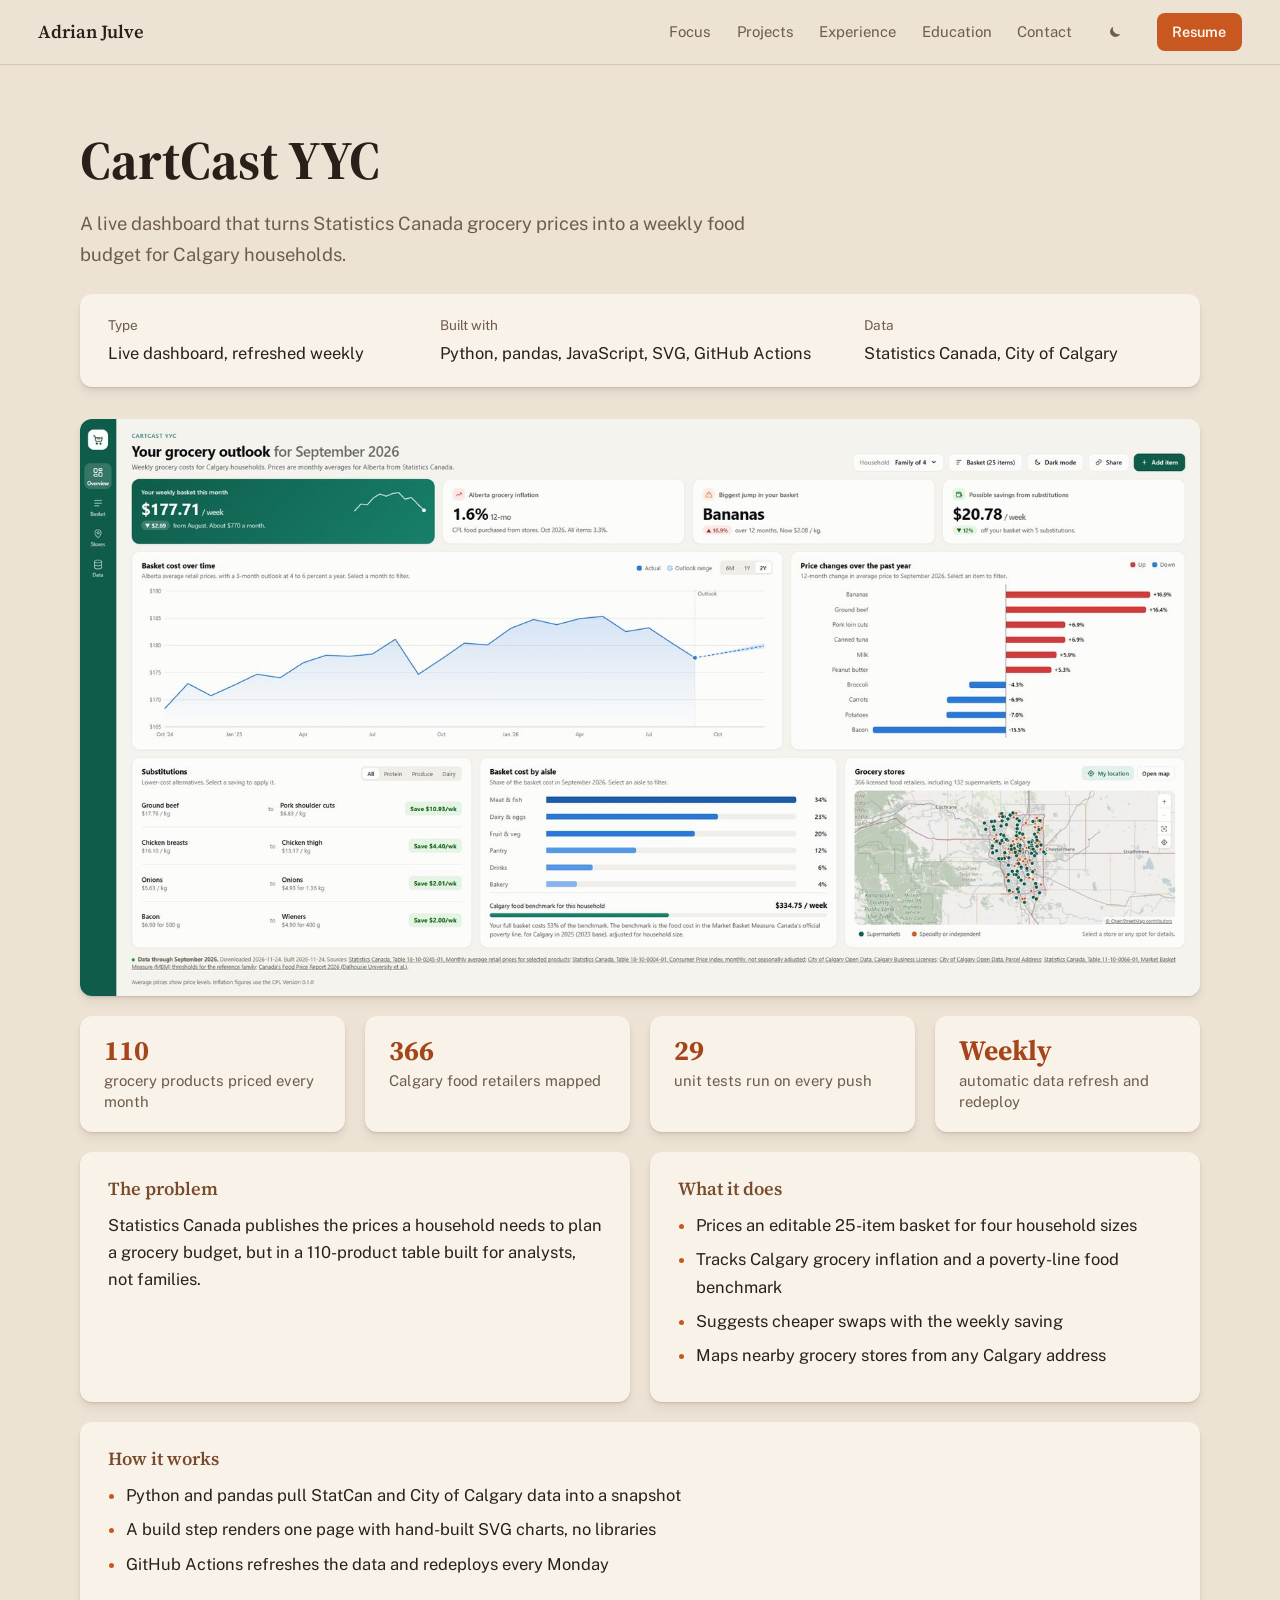
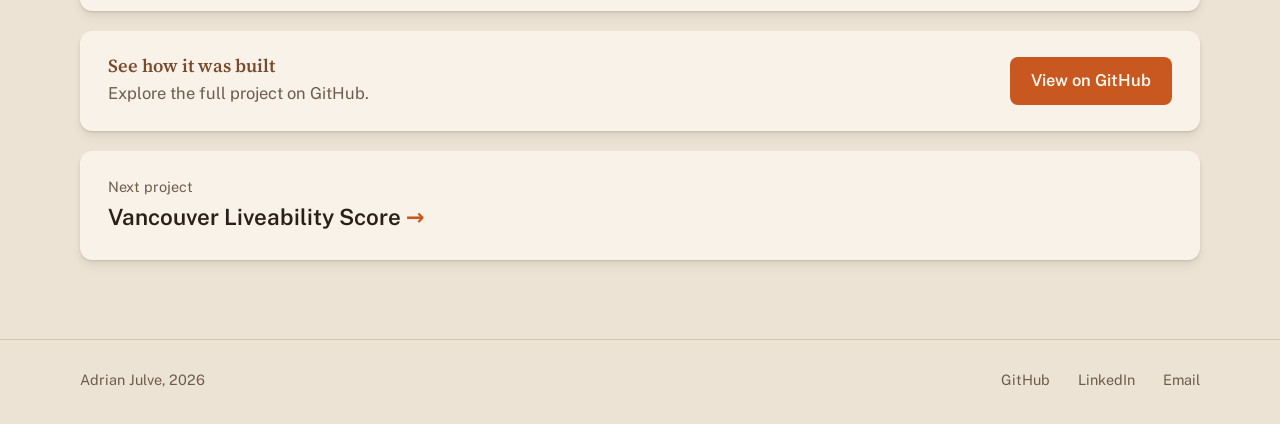
==== cartcast-yyc.html @ e903e87b "Update CartCast screenshots and link spacing" ====
<!DOCTYPE html>
<html lang="en">
<head>
  <meta charset="utf-8">
  <meta name="viewport" content="width=device-width, initial-scale=1">
  <title>CartCast YYC | Adrian Julve</title>
  <meta name="description" content="CartCast YYC, a live dashboard of weekly grocery costs for Calgary households built on public data.">
  <link rel="icon" href="favicon.svg" type="image/svg+xml">
  <script>
    var theme = null;
    try { theme = localStorage.getItem("theme"); } catch (e) {}
    if (!theme) theme = window.matchMedia("(prefers-color-scheme: dark)").matches ? "dark" : "light";
    document.documentElement.dataset.theme = theme;
  </script>
  <link rel="preconnect" href="https://fonts.googleapis.com">
  <link rel="preconnect" href="https://fonts.gstatic.com" crossorigin>
  <link href="https://fonts.googleapis.com/css2?family=Public+Sans:wght@400;500;600;700&family=Source+Serif+4:opsz,wght@8..60,600&display=swap" rel="stylesheet">
  <link rel="stylesheet" href="css/style.css?v=38ac022d">
</head>
<body>
  <header class="nav">
    <div class="wrap">
      <a class="nav-name" href="./">Adrian Julve</a>
      <nav class="nav-links">
        <a class="nav-section" href="./#focus">Focus</a>
        <a href="./#projects">Projects</a>
        <a href="./#experience">Experience</a>
        <a class="nav-section" href="./#education">Education</a>
        <a class="nav-section" href="./#contact">Contact</a>
        <button class="theme-toggle" type="button" aria-label="Switch colour mode">
          <svg class="icon-moon" viewBox="0 0 24 24" width="16" height="16" aria-hidden="true"><path d="M20 14.5A8 8 0 0 1 9.5 4a8 8 0 1 0 10.5 10.5z" fill="currentColor"/></svg>
          <svg class="icon-sun" viewBox="0 0 24 24" width="16" height="16" aria-hidden="true"><circle cx="12" cy="12" r="4.5" fill="currentColor"/><g stroke="currentColor" stroke-width="2" stroke-linecap="round"><path d="M12 2v2.5M12 19.5V22M2 12h2.5M19.5 12H22M4.9 4.9l1.8 1.8M17.3 17.3l1.8 1.8M4.9 19.1l1.8-1.8M17.3 6.7l1.8-1.8"/></g></svg>
        </button>
        <a class="button button-small" href="resume.pdf">Resume</a>
      </nav>
    </div>
  </header>

  <main id="top">
<section class="project-hero wrap">
<h1>CartCast YYC</h1>
      <p class="lead">A live dashboard that turns Statistics Canada grocery prices into a weekly food budget for Calgary households.</p>
      <dl class="project-facts card">
        <div><dt>Type</dt><dd>Live dashboard, refreshed weekly</dd></div>
        <div><dt>Built with</dt><dd>Python, pandas, JavaScript, SVG, GitHub Actions</dd></div>
        <div><dt>Data</dt><dd>Statistics Canada, City of Calgary</dd></div>
      </dl>
    </section>

    <figure class="shot wrap">
      <a class="shot-frame card" href="https://adrianjulve.github.io/cartcast-yyc/" target="_blank" rel="noopener noreferrer" title="Open the live dashboard">
              <img class="theme-light" src="images/cartcast-light.jpg" width="1600" height="824" alt="The CartCast YYC overview page, showing the weekly basket cost, Alberta grocery inflation, price changes by item, substitutions, cost by aisle and a map of Calgary grocery stores">
        <img class="theme-dark" src="images/cartcast-dark.jpg" width="1600" height="824" alt="The CartCast YYC overview page, showing the weekly basket cost, Alberta grocery inflation, price changes by item, substitutions, cost by aisle and a map of Calgary grocery stores">
      </a>
    </figure>
    <div class="wrap">
      <div class="stats-row">
        <div class="stat card"><div class="figure-num">110</div><p class="figure-label">grocery products priced every month</p></div>
        <div class="stat card"><div class="figure-num">366</div><p class="figure-label">Calgary food retailers mapped</p></div>
        <div class="stat card"><div class="figure-num">29</div><p class="figure-label">unit tests run on every push</p></div>
        <div class="stat card"><div class="figure-num">Weekly</div><p class="figure-label">automatic data refresh and redeploy</p></div>
      </div>
    </div>

    <div class="wrap">
    <div class="article">
      <section class="panel">
      <h2>The problem</h2>
      <p>Statistics Canada publishes the prices a household needs to plan a grocery budget, but in a 110-product table built for analysts, not families.</p>
      </section>
      <section class="panel">
      <h2>What it does</h2>
      <ul>
        <li>Prices an editable 25-item basket for four household sizes</li>
        <li>Tracks Calgary grocery inflation and a poverty-line food benchmark</li>
        <li>Suggests cheaper swaps with the weekly saving</li>
        <li>Maps nearby grocery stores from any Calgary address</li>
      </ul>
      </section>
      <section class="panel">
      <h2>How it works</h2>
      <ul>
        <li>Python and pandas pull StatCan and City of Calgary data into a snapshot</li>
        <li>A build step renders one page with hand-built SVG charts, no libraries</li>
        <li>GitHub Actions refreshes the data and redeploys every Monday</li>
      </ul>
      </section>
    </div>
    </div>
    <section class="project-source wrap">
      <div class="card source-card">
        <div>
          <h2>See how it was built</h2>
          <p class="muted">Explore the full project on GitHub.</p>
        </div>
        <a class="button" href="https://github.com/AdrianJulve/cartcast-yyc" target="_blank" rel="noopener noreferrer">View on GitHub</a>
      </div>
    </section>
    <section class="next wrap">
      <a class="next-card card" href="vancouver-liveability">
        <span class="muted">Next project</span>
        <span class="next-title">Vancouver Liveability Score</span>
      </a>
    </section>
  </main>

  <footer class="footer">
    <div class="wrap">
      <span>Adrian Julve, 2026</span>
      <span class="footer-links">
        <a href="https://github.com/AdrianJulve" target="_blank" rel="noopener noreferrer">GitHub</a>
        <a href="https://www.linkedin.com/in/adrian-julve" target="_blank" rel="noopener noreferrer">LinkedIn</a>
        <a href="mailto:julveadrian@gmail.com">Email</a>
      </span>
    </div>
  </footer>
  <script src="js/theme.js?v=07a7dd14"></script>
</body>
</html>
---- css/style.css ----
:root,
[data-theme="light"] {
  --bg: #ece3d5;
  --surface: #f8f2e8;
  --text: #2a2019;
  --muted: #6e5c4c;
  --brown: #7a4a2c;
  --accent: #c8581f;
  --accent-text: #a4461a;
  --on-accent: #fbf6ee;
  --line: #d8c8b2;
  --shadow:
    0 0.5px 0.5px rgba(70, 45, 25, 0.06),
    0 1px 1.5px rgba(70, 45, 25, 0.06),
    0 2px 3px rgba(70, 45, 25, 0.05),
    0 4px 6px rgba(70, 45, 25, 0.045),
    0 8px 12px rgba(70, 45, 25, 0.04);
  --shadow-hover:
    0 0.5px 0.5px rgba(70, 45, 25, 0.07),
    0 1px 2px rgba(70, 45, 25, 0.07),
    0 3px 4px rgba(70, 45, 25, 0.06),
    0 6px 9px rgba(70, 45, 25, 0.055),
    0 12px 18px rgba(70, 45, 25, 0.05);
  --shot-bg: #efe8dd;
  --tint: #efe2cf;
  --rail: #c9b296;
  --cover-a: #e9c9ad;
  --cover-a-text: #6b2f12;
  --cover-b: #dccbb1;
  --cover-b-text: #4a3420;
  --feat-bg: #ebd3a1;
  --feat-title: #5a3a0e;
  --font: "Public Sans", system-ui, -apple-system, "Segoe UI", sans-serif;
  --serif: "Source Serif 4", Georgia, serif;
}

[data-theme="dark"] {
  --bg: #15110e;
  --surface: #201a15;
  --text: #efe5d8;
  --muted: #a8978a;
  --brown: #cf9f78;
  --accent: #ee7a3c;
  --accent-text: #f29560;
  --on-accent: #15110e;
  --line: #2f2620;
  --shadow:
    0 0.5px 0.5px rgba(0, 0, 0, 0.24),
    0 1px 1.5px rgba(0, 0, 0, 0.22),
    0 2px 3px rgba(0, 0, 0, 0.2),
    0 4px 6px rgba(0, 0, 0, 0.18),
    0 8px 12px rgba(0, 0, 0, 0.16);
  --shadow-hover:
    0 0.5px 0.5px rgba(0, 0, 0, 0.27),
    0 1px 2px rgba(0, 0, 0, 0.25),
    0 3px 4px rgba(0, 0, 0, 0.23),
    0 6px 9px rgba(0, 0, 0, 0.21),
    0 12px 18px rgba(0, 0, 0, 0.19);
  --shot-bg: #261f19;
  --tint: #2a211b;
  --rail: #54443a;
  --cover-a: #3b2619;
  --cover-a-text: #f0b48a;
  --cover-b: #2f271f;
  --cover-b-text: #e3cfb4;
  --feat-bg: #3a2d14;
  --feat-title: #efc985;
}

* {
  box-sizing: border-box;
}

html {
  scroll-behavior: smooth;
  scroll-padding-top: 4.5rem;
}

body {
  margin: 0;
  background: var(--bg);
  color: var(--text);
  font-family: var(--font);
  font-size: 1.03rem;
  line-height: 1.65;
  transition: background-color 0.3s, color 0.3s;
}

img {
  display: block;
  max-width: 100%;
  height: auto;
}

a {
  color: var(--accent-text);
  text-decoration: none;
}

a:hover {
  text-decoration: underline;
  text-underline-offset: 0.2em;
}

h1,
h2,
h3 {
  font-family: var(--serif);
  font-weight: 600;
  line-height: 1.2;
  margin: 0;
}

p {
  margin: 0 0 1rem;
}

.muted {
  color: var(--muted);
}

.wrap {
  width: 100%;
  max-width: 74rem;
  margin: 0 auto;
  padding-left: 2rem;
  padding-right: 2rem;
}

.nav .wrap {
  max-width: none;
  padding-left: clamp(1.25rem, 3vw, 3rem);
  padding-right: clamp(1.25rem, 3vw, 3rem);
}

.card {
  background: var(--surface);
  border-radius: 12px;
  box-shadow: var(--shadow);
  transition: background-color 0.3s, box-shadow 0.2s, transform 0.2s;
}

/* Buttons */

.button {
  display: inline-block;
  background: var(--accent);
  color: var(--on-accent);
  font-weight: 600;
  padding: 0.65rem 1.3rem;
  border-radius: 8px;
  transition: transform 0.2s, box-shadow 0.2s;
}

.button:hover {
  text-decoration: none;
  transform: translateY(-1px);
  box-shadow: var(--shadow-hover);
}

.button-ghost {
  background: var(--surface);
  color: var(--text);
  box-shadow: var(--shadow);
}

.button-small {
  padding: 0.45rem 0.95rem;
  font-size: 0.9rem;
}

.theme-toggle:focus-visible,
.button:focus-visible,
a:focus-visible {
  outline: 2px solid var(--accent);
  outline-offset: 3px;
}

[data-theme="light"] .theme-dark,
[data-theme="dark"] .theme-light {
  display: none !important;
}

/* Navigation */

.nav {
  position: sticky;
  top: 0;
  z-index: 10;
  background: var(--bg);
  box-shadow: 0 1px 0 var(--line);
  transition: background-color 0.3s;
}

.nav .wrap {
  display: flex;
  align-items: center;
  justify-content: space-between;
  gap: 2rem;
  height: 4rem;
}

.nav-name {
  font-family: var(--serif);
  font-size: 1.15rem;
  font-weight: 600;
  color: var(--text);
}

.nav-name:hover {
  text-decoration: none;
}

.nav-links {
  display: flex;
  align-items: center;
  gap: 1.6rem;
}

.nav-links a:not(.button) {
  color: var(--muted);
  font-size: 0.93rem;
}

.nav-links a:not(.button):hover {
  color: var(--text);
  text-decoration: none;
}

.theme-toggle {
  display: inline-flex;
  align-items: center;
  justify-content: center;
  width: 2.1rem;
  height: 2.1rem;
  border: 0;
  border-radius: 8px;
  background: transparent;
  color: var(--muted);
  cursor: pointer;
}

.theme-toggle:hover {
  color: var(--text);
  background: var(--surface);
}

[data-theme="light"] .icon-sun,
[data-theme="dark"] .icon-moon {
  display: none;
}

/* Hero */

.hero {
  display: grid;
  grid-template-columns: minmax(0, 1.25fr) minmax(0, 1fr);
  align-items: center;
  gap: clamp(2rem, 4vw, 5rem);
  padding-top: 5rem;
  padding-bottom: 4rem;
}

.hero-role {
  color: var(--brown);
  font-weight: 600;
  margin-bottom: 0.75rem;
}

.hero h1 {
  font-size: clamp(3rem, 6vw, 5.5rem);
  line-height: 1;
}

.accent {
  color: var(--accent);
}

.hero-sub {
  color: var(--muted);
  font-size: 1.15rem;
  max-width: 38rem;
  margin: 1.25rem 0 1.75rem;
}

.hero-actions {
  display: flex;
  gap: 0.75rem;
  flex-wrap: wrap;
}

.profile {
  margin: 0;
  padding: 0.5rem 1.5rem;
}

.profile div {
  padding: 0.85rem 0;
  box-shadow: 0 1px 0 var(--line);
}

.profile div:last-child {
  box-shadow: none;
}

.profile dt {
  color: var(--muted);
  font-size: 0.82rem;
  margin-bottom: 0.15rem;
}

.profile dd {
  margin: 0;
  font-weight: 500;
}

/* Sections */

.section {
  padding: 3.25rem 0;
}

.section-head {
  margin-bottom: 1.5rem;
  padding-bottom: 1rem;
  box-shadow: 0 1px 0 var(--line);
}

.section-head h2 {
  font-size: clamp(1.75rem, 3.2vw, 2.25rem);
}

.section-head p {
  color: var(--muted);
  margin: 0;
}

.meta {
  color: var(--muted);
  font-size: 0.88rem;
  margin-bottom: 0;
}

.links {
  margin: 1rem 0 0;
  display: flex;
  flex-wrap: wrap;
  gap: 1.25rem;
  font-weight: 600;
}

.links a::after {
  content: "\00a0\2192";
}

/* Focus */

.focus-grid {
  display: grid;
  grid-template-columns: repeat(4, 1fr);
  gap: 1.25rem;
}

.focus {
  padding: 1.4rem 1.4rem 1.3rem;
  display: flex;
  flex-direction: column;
}

.focus h3 {
  color: var(--brown);
  font-size: 1.15rem;
  margin-bottom: 0.5rem;
}

.focus p:not(.meta) {
  font-size: 0.95rem;
  margin-bottom: 1rem;
}

.focus .meta {
  margin-top: auto;
}

.figures-row {
  display: grid;
  grid-template-columns: repeat(3, 1fr);
  gap: 1.25rem;
  margin-top: 1.75rem;
}

.figures-row div {
  display: flex;
  flex-direction: column;
  align-items: center;
  text-align: center;
  gap: 0.4rem;
}

.figure-num {
  font-family: var(--serif);
  font-size: 1.9rem;
  font-weight: 600;
  line-height: 1;
  color: var(--accent-text);
  white-space: nowrap;
}

.figure-label {
  color: var(--muted);
  font-size: 0.92rem;
  line-height: 1.4;
  margin: 0;
  max-width: 16rem;
}

/* Projects */

.project {
  overflow: hidden;
}

.project:hover {
  box-shadow: var(--shadow-hover);
}

.project-image {
  display: flex;
  align-items: center;
  background: var(--shot-bg);
}

.project-body {
  padding: 1.6rem 1.75rem;
}

.project h3 {
  font-size: 1.35rem;
  margin-bottom: 0.6rem;
}

.project h3 a {
  color: var(--text);
}

.project-body p:not(.meta):not(.links) {
  margin-bottom: 0.75rem;
}

.featured {
  margin-bottom: 1.25rem;
}

.featured-row {
  display: grid;
  grid-template-columns: 1.35fr 1fr;
}

.featured .project-image {
  background: transparent;
  padding: 1.25rem;
}

.featured .project-image img {
  width: 100%;
  border-radius: 8px;
  box-shadow: var(--shadow);
}

.featured-side {
  display: flex;
  flex-direction: column;
  justify-content: center;
  align-items: center;
  padding: 1.25rem 1.75rem 1.25rem 0.5rem;
}

.featured-side > * {
  width: 100%;
  max-width: 30rem;
}

.featured-side .project-cover {
  margin: 0;
  border-radius: 10px;
  box-shadow: var(--shadow);
}

.featured-side .project-body {
  padding-left: 0.25rem;
  padding-bottom: 0;
}

.featured-side .links {
  margin-top: 0;
  padding-top: 1rem;
}

.project-cover {
  display: flex;
  align-items: flex-end;
  min-height: 7.5rem;
  padding: 1.25rem 1.75rem;
}

.project-cover:hover {
  text-decoration: none;
}

.project-cover h3 {
  margin: 0;
  font-size: 1.5rem;
}

.cover-a {
  background: var(--cover-a);
}

.cover-a h3 {
  color: var(--cover-a-text);
}

.cover-b {
  background: var(--cover-b);
}

.cover-b h3 {
  color: var(--cover-b-text);
}

.cover-c {
  background: var(--feat-bg);
}

.cover-c h3 {
  color: var(--feat-title);
}


.project-grid {
  display: grid;
  grid-template-columns: 1fr 1fr;
  gap: 1.25rem;
}

.project-grid .project {
  display: flex;
  flex-direction: column;
}

.project-grid .project-body {
  flex: 1;
  display: flex;
  flex-direction: column;
}

.project-grid .links {
  margin-top: auto;
  padding-top: 1rem;
}

/* Experience */

.roles {
  display: grid;
  gap: 1.25rem;
}

.orgs {
  display: grid;
  gap: 1.25rem;
}

.org {
  display: grid;
  grid-template-columns: 3rem 1fr;
  gap: 1.1rem;
  padding: 1.5rem 1.75rem;
}

.org-logo {
  width: 3rem;
  height: 3rem;
  border-radius: 8px;
  background: var(--cover-a);
  color: var(--cover-a-text);
  display: flex;
  align-items: center;
  justify-content: center;
  font-family: var(--serif);
  font-weight: 600;
  font-size: 1.1rem;
}

.org-main h3 {
  font-size: 1.2rem;
  margin-bottom: 0.2rem;
}

.org-name {
  font-weight: 500;
  margin: 0;
}

.org-meta {
  color: var(--muted);
  font-size: 0.9rem;
  margin: 0;
}

.org-main ul {
  margin: 0.8rem 0 0.8rem;
  padding-left: 1.1rem;
}

.org-main li {
  margin-bottom: 0.4rem;
}

.org-main li::marker {
  color: var(--accent);
}

.org-desc {
  margin: 0.7rem 0 0;
  max-width: 62rem;
}

.org-roles .org-desc {
  margin-top: 0.4rem;
}

.org-skills {
  color: var(--muted);
  font-size: 0.9rem;
  margin: 0.75rem 0 0;
}

.org-skills strong {
  color: var(--text);
  font-weight: 600;
}

.org-roles {
  margin-top: 1.1rem;
}

.org-roles h4 {
  font-family: var(--font);
  font-size: 1.02rem;
  font-weight: 600;
  margin: 0 0 0.1rem;
}

.org-roles ul {
  margin-bottom: 0;
}

.step + .step {
  margin-top: 1.1rem;
}

.timeline {
  position: relative;
  padding-left: 1.6rem;
}

.timeline::before {
  content: "";
  position: absolute;
  left: 4px;
  top: 0.75rem;
  bottom: 2rem;
  width: 2px;
  background: var(--rail);
}

.timeline.fitted::before {
  top: var(--rail-top);
  bottom: auto;
  height: var(--rail-height);
}

.timeline .step > h4::before {
  content: "";
  position: absolute;
  left: 0;
  width: 10px;
  height: 10px;
  margin-top: 0.45rem;
  border-radius: 50%;
  background: var(--rail);
  box-shadow: 0 0 0 4px var(--surface);
}

.subhead {
  font-size: 1.3rem;
  margin: 2rem 0 1rem;
}

/* Education */

.edu-grid {
  display: grid;
  grid-template-columns: 1fr 1.25fr;
  gap: 1.25rem;
  align-items: stretch;
}

.skill-stack {
  display: grid;
  gap: 1.25rem;
}

.skill-card {
  padding: 1.3rem 1.5rem;
}

.skill-card h3 {
  font-family: var(--font);
  font-size: 0.95rem;
  font-weight: 600;
  color: var(--brown);
  margin: 0 0 0.75rem;
}

.chips {
  list-style: none;
  margin: 0;
  padding: 0;
  display: flex;
  flex-wrap: wrap;
  gap: 0.45rem;
}

.chips li {
  background: var(--bg);
  color: var(--text);
  font-size: 0.86rem;
  padding: 0.25rem 0.65rem;
  border-radius: 6px;
  margin: 0;
}

.school {
  padding: 2rem;
  display: flex;
  flex-direction: column;
  justify-content: center;
}

.school-logo {
  align-self: flex-start;
  display: inline-flex;
  background: #ffffff;
  border-radius: 10px;
  padding: 1rem 1.4rem;
  margin-bottom: 1.75rem;
}

.school-logo img {
  height: 84px;
  width: auto;
}

.school h3 {
  font-size: 1.7rem;
  margin-bottom: 0.4rem;
}

.school p {
  margin: 0 0 0.15rem;
  font-size: 1.05rem;
}

.school .meta {
  margin-top: 0.6rem;
  font-size: 0.95rem;
}

/* Contact */

.contact {
  display: flex;
  justify-content: space-between;
  align-items: center;
  flex-wrap: wrap;
  gap: 1.5rem 2rem;
  padding: 2rem 2.25rem;
}

.contact h2 {
  font-size: 1.75rem;
  margin-bottom: 0.3rem;
}

.contact p {
  color: var(--muted);
  margin: 0;
}

/* Footer */

.footer {
  margin-top: 2rem;
  box-shadow: 0 -1px 0 var(--line);
}

.footer .wrap {
  display: flex;
  justify-content: space-between;
  flex-wrap: wrap;
  gap: 1rem;
  padding-top: 1.75rem;
  padding-bottom: 2rem;
  color: var(--muted);
  font-size: 0.9rem;
}

.footer-links a {
  color: var(--muted);
  margin-left: 1.5rem;
}

.footer-links a:hover {
  color: var(--text);
}

/* Project pages */

.project-hero {
  padding-top: 4rem;
  padding-bottom: 2rem;
}

.project-hero h1 {
  font-size: clamp(2.2rem, 5vw, 3.4rem);
  font-weight: 700;
  margin-bottom: 1rem;
}

.project-hero .lead {
  font-size: 1.15rem;
  color: var(--muted);
  max-width: 42rem;
  margin-bottom: 0;
}

.project-hero .project-facts {
  margin-top: 1.5rem;
}

.project-facts {
  display: grid;
  grid-template-columns: 1fr 1.3fr 1fr;
  gap: 1.5rem;
  padding: 1.25rem 1.75rem;
  margin: 1.75rem 0 0;
}

.project-facts dt {
  color: var(--muted);
  font-size: 0.85rem;
  margin-bottom: 0.2rem;
}

.project-facts dd {
  margin: 0;
}

.shot {
  margin-top: 0;
  margin-bottom: 1.25rem;
}

.shot-frame img {
  width: 100%;
}

.shot-frame {
  display: block;
  overflow: hidden;
  background: var(--shot-bg);
}

a.shot-frame:hover {
  box-shadow: var(--shadow-hover);
}

.stats-row {
  display: grid;
  grid-template-columns: repeat(4, 1fr);
  gap: 1.25rem;
  margin-bottom: 1.25rem;
}

.stat {
  padding: 1.25rem 1.5rem;
}

.figure-num {
  font-size: 1.75rem;
  font-weight: 700;
  line-height: 1;
  color: var(--accent-text);
  margin-bottom: 0.45rem;
}

.figure-label {
  color: var(--muted);
  font-size: 0.93rem;
  margin: 0;
}

.article {
  display: grid;
  grid-template-columns: 1fr 1fr;
  gap: 1.25rem;
}

.panel {
  background: var(--surface);
  border-radius: 12px;
  box-shadow: var(--shadow);
  padding: 1.6rem 1.75rem;
}

.panel.wide,
.panel:last-child:nth-child(odd) {
  grid-column: 1 / -1;
}

.panel h2 {
  color: var(--brown);
  font-size: 1.15rem;
  margin-bottom: 0.75rem;
}

.panel ul {
  padding-left: 1.1rem;
  margin: 0;
}

.panel li {
  margin-bottom: 0.45rem;
}

.panel li::marker {
  color: var(--accent);
}

.panel strong {
  font-weight: 600;
}

.panel > :last-child {
  margin-bottom: 0;
}

.project-source {
  padding-top: 1.25rem;
}

.source-card {
  display: flex;
  justify-content: space-between;
  align-items: center;
  flex-wrap: wrap;
  gap: 1rem 2rem;
  padding: 1.5rem 1.75rem;
}

.source-card h2 {
  color: var(--brown);
  font-size: 1.15rem;
  margin-bottom: 0.2rem;
}

.source-card p {
  margin: 0;
}

.next {
  padding-top: 1.25rem;
  padding-bottom: 3rem;
}

.next-card {
  display: block;
  padding: 1.5rem 1.75rem;
}

.next-card:hover {
  text-decoration: none;
  box-shadow: var(--shadow-hover);
}

.next-card .muted {
  display: block;
  font-size: 0.9rem;
}

.next-title {
  display: block;
  font-size: 1.4rem;
  font-weight: 600;
  color: var(--text);
}

.next-title::after {
  content: "\00a0\2192";
  color: var(--accent);
}

/* Small screens */

@media (max-width: 1200px) {
  .focus-grid {
    grid-template-columns: 1fr 1fr;
  }
}

@media (max-width: 860px) {
  .wrap {
    padding-left: 1.25rem;
    padding-right: 1.25rem;
  }

  .nav-links {
    gap: 1rem;
  }

  .nav-links .nav-section {
    display: none;
  }

  .hero {
    grid-template-columns: 1fr;
    gap: 2rem;
    padding-top: 3rem;
    padding-bottom: 2.5rem;
  }

  .section {
    padding: 2.25rem 0;
  }

  .featured-row,
  .project-grid,
  .edu-grid,
  .role,
  .article,
  .project-facts {
    grid-template-columns: 1fr;
  }

  .org {
    grid-template-columns: 2.5rem 1fr;
    gap: 0.85rem;
    padding: 1.25rem;
  }

  .org-logo {
    width: 2.5rem;
    height: 2.5rem;
    font-size: 0.95rem;
  }

  .featured .project-image {
    padding: 1rem;
  }

  .featured-side {
    padding: 0 1rem 1.25rem;
    align-items: stretch;
  }

  .featured-side > * {
    max-width: none;
  }

  .featured-side .project-body {
    padding-left: 0.25rem;
    padding-right: 0.25rem;
  }

  .stats-row {
    grid-template-columns: 1fr 1fr;
    gap: 1rem;
  }

  .skills div {
    grid-template-columns: 1fr;
    gap: 0.15rem;
  }

  .panel,
  .project-body,
  .school,
  .contact {
    padding: 1.25rem;
  }

  .project-hero {
    padding-top: 2.75rem;
  }

  .footer-links a {
    margin-left: 0;
    margin-right: 1.5rem;
  }
}

@media (max-width: 560px) {
  .focus-grid,
  .figures-row {
    grid-template-columns: 1fr;
  }
}

@media (max-width: 480px) {
  .nav-links a:not(.button) {
    display: none;
  }

  .nav-links {
    gap: 0.5rem;
  }
}
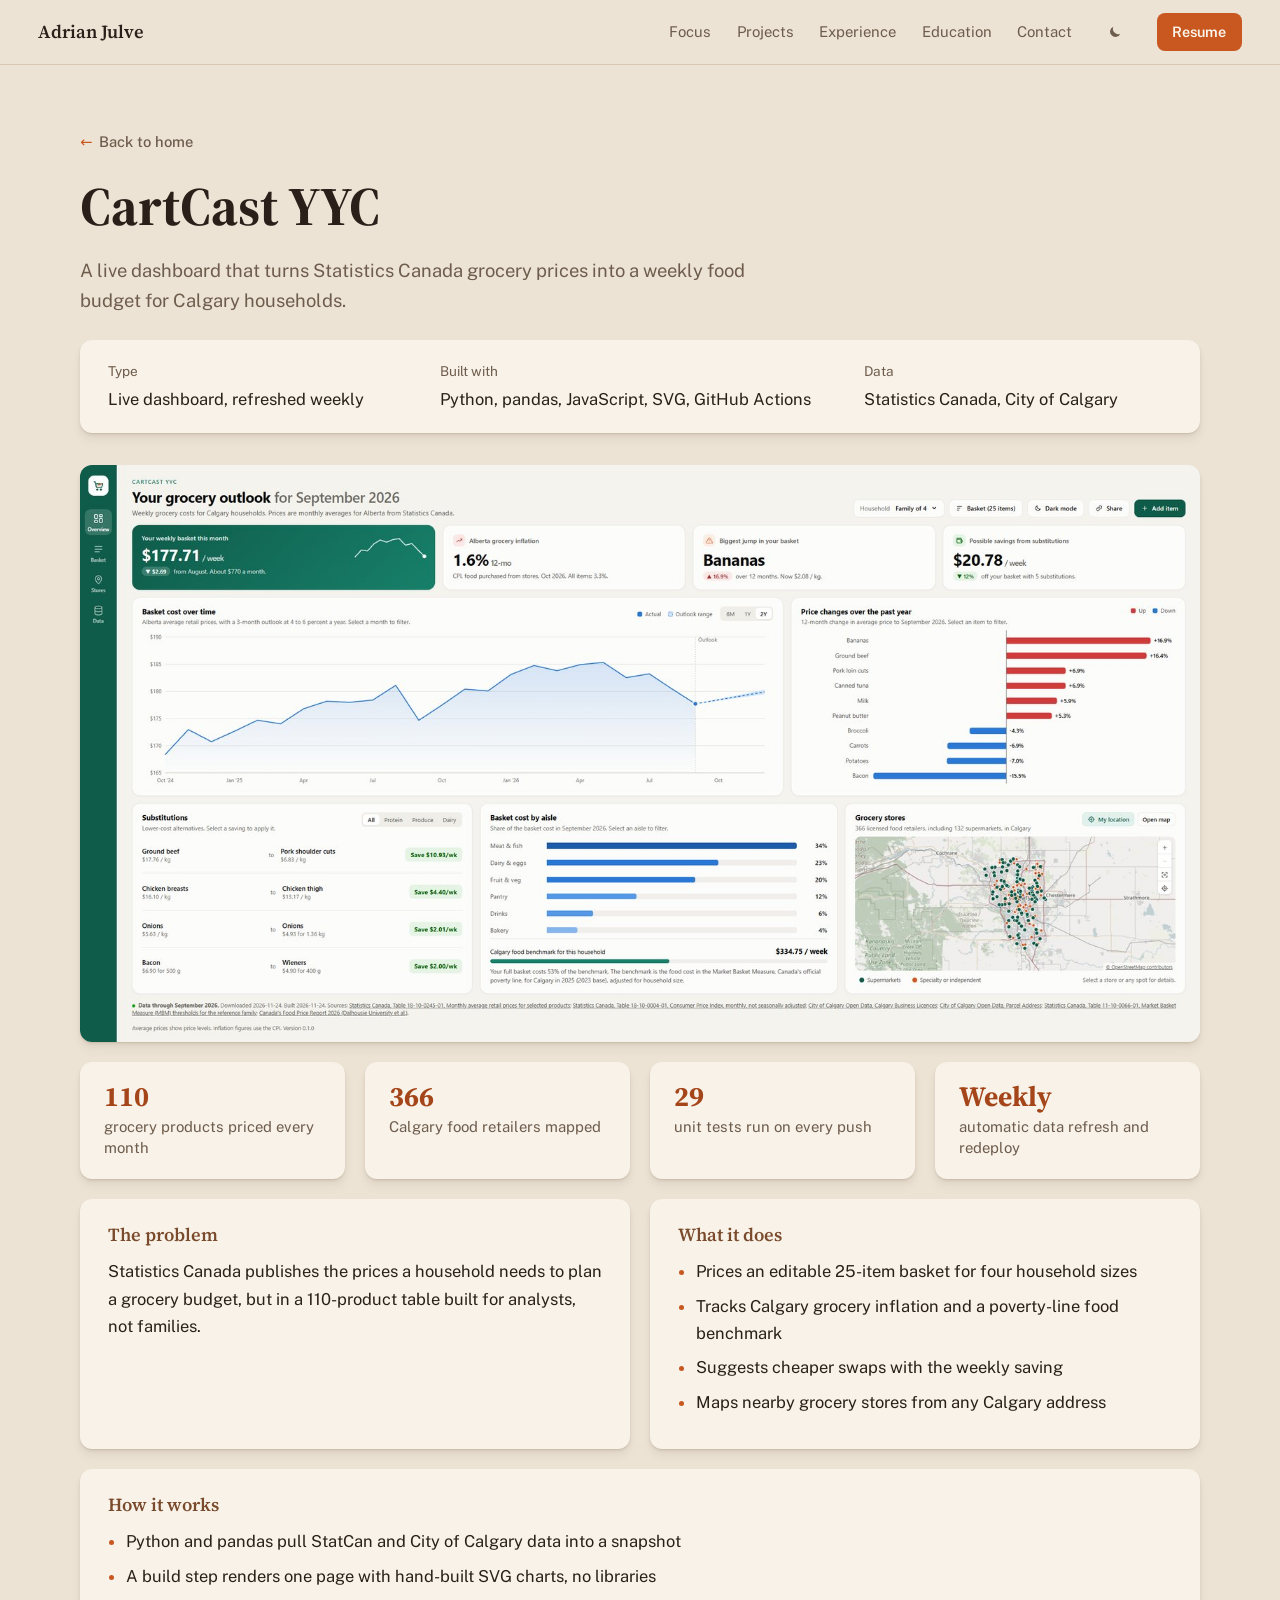
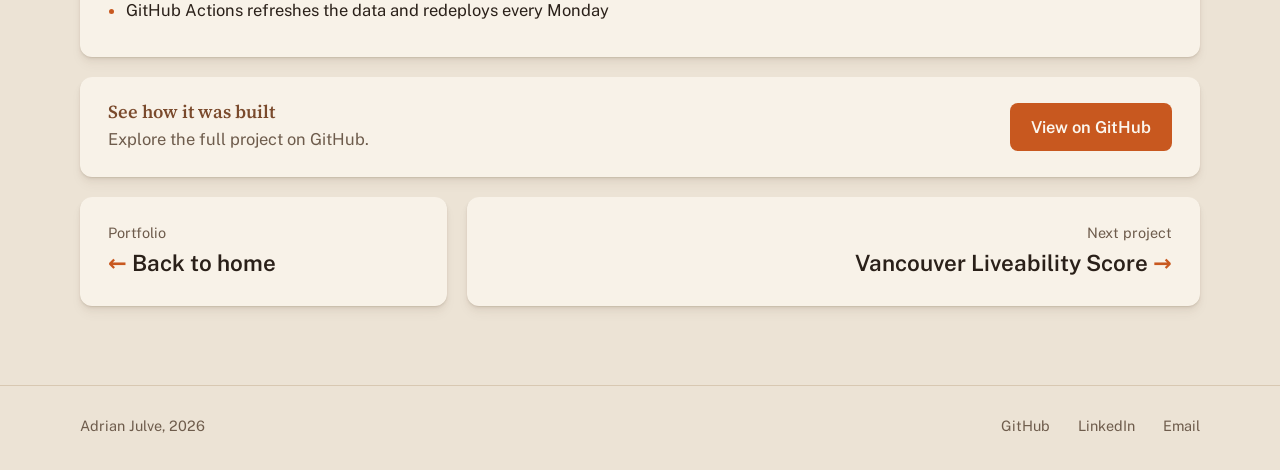
==== commit 5ef93f33: "Match CartCast screenshots and add home navigation" ====
--- a/cartcast-yyc.html
+++ b/cartcast-yyc.html
@@ -15,7 +15,7 @@
   <link rel="preconnect" href="https://fonts.googleapis.com">
   <link rel="preconnect" href="https://fonts.gstatic.com" crossorigin>
   <link href="https://fonts.googleapis.com/css2?family=Public+Sans:wght@400;500;600;700&family=Source+Serif+4:opsz,wght@8..60,600&display=swap" rel="stylesheet">
-  <link rel="stylesheet" href="css/style.css?v=38ac022d">
+  <link rel="stylesheet" href="css/style.css?v=d8c8bba0">
 </head>
 <body>
   <header class="nav">
@@ -38,6 +38,7 @@
 
   <main id="top">
 <section class="project-hero wrap">
+      <a class="back-link" href="./#focus">Back to home</a>
 <h1>CartCast YYC</h1>
       <p class="lead">A live dashboard that turns Statistics Canada grocery prices into a weekly food budget for Calgary households.</p>
       <dl class="project-facts card">
@@ -97,6 +98,10 @@
       </div>
     </section>
     <section class="next wrap">
+      <a class="home-card card" href="./#focus">
+        <span class="muted">Portfolio</span>
+        <span class="home-title">Back to home</span>
+      </a>
       <a class="next-card card" href="vancouver-liveability">
         <span class="muted">Next project</span>
         <span class="next-title">Vancouver Liveability Score</span>
--- a/css/style.css
+++ b/css/style.css
@@ -980,21 +980,52 @@
   margin: 0;
 }
 
+.back-link {
+  display: inline-flex;
+  align-items: center;
+  gap: 0.4rem;
+  color: var(--muted);
+  font-size: 0.92rem;
+  font-weight: 500;
+  margin-bottom: 1.25rem;
+}
+
+.back-link::before {
+  content: "\2190";
+  color: var(--accent);
+  transition: transform 0.2s;
+}
+
+.back-link:hover {
+  color: var(--text);
+  text-decoration: none;
+}
+
+.back-link:hover::before {
+  transform: translateX(-3px);
+}
+
 .next {
+  display: grid;
+  grid-template-columns: 1fr 2fr;
+  gap: 1.25rem;
   padding-top: 1.25rem;
   padding-bottom: 3rem;
 }
 
+.home-card,
 .next-card {
   display: block;
   padding: 1.5rem 1.75rem;
 }
 
+.home-card:hover,
 .next-card:hover {
   text-decoration: none;
   box-shadow: var(--shadow-hover);
 }
 
+.home-card .muted,
 .next-card .muted {
   display: block;
   font-size: 0.9rem;
@@ -1007,6 +1038,26 @@
   color: var(--text);
 }
 
+.home-title {
+  display: block;
+  font-size: 1.4rem;
+  font-weight: 600;
+  color: var(--text);
+}
+
+.home-title::before {
+  content: "\2190\00a0";
+  color: var(--accent);
+}
+
+.home-card:hover .home-title {
+  color: var(--accent-text);
+}
+
+.next-card {
+  text-align: right;
+}
+
 .next-title::after {
   content: "\00a0\2192";
   color: var(--accent);
@@ -1021,6 +1072,15 @@
 }
 
 @media (max-width: 860px) {
+  .next {
+    grid-template-columns: 1fr;
+  }
+
+  .next-card {
+    order: -1;
+    text-align: left;
+  }
+
   .wrap {
     padding-left: 1.25rem;
     padding-right: 1.25rem;
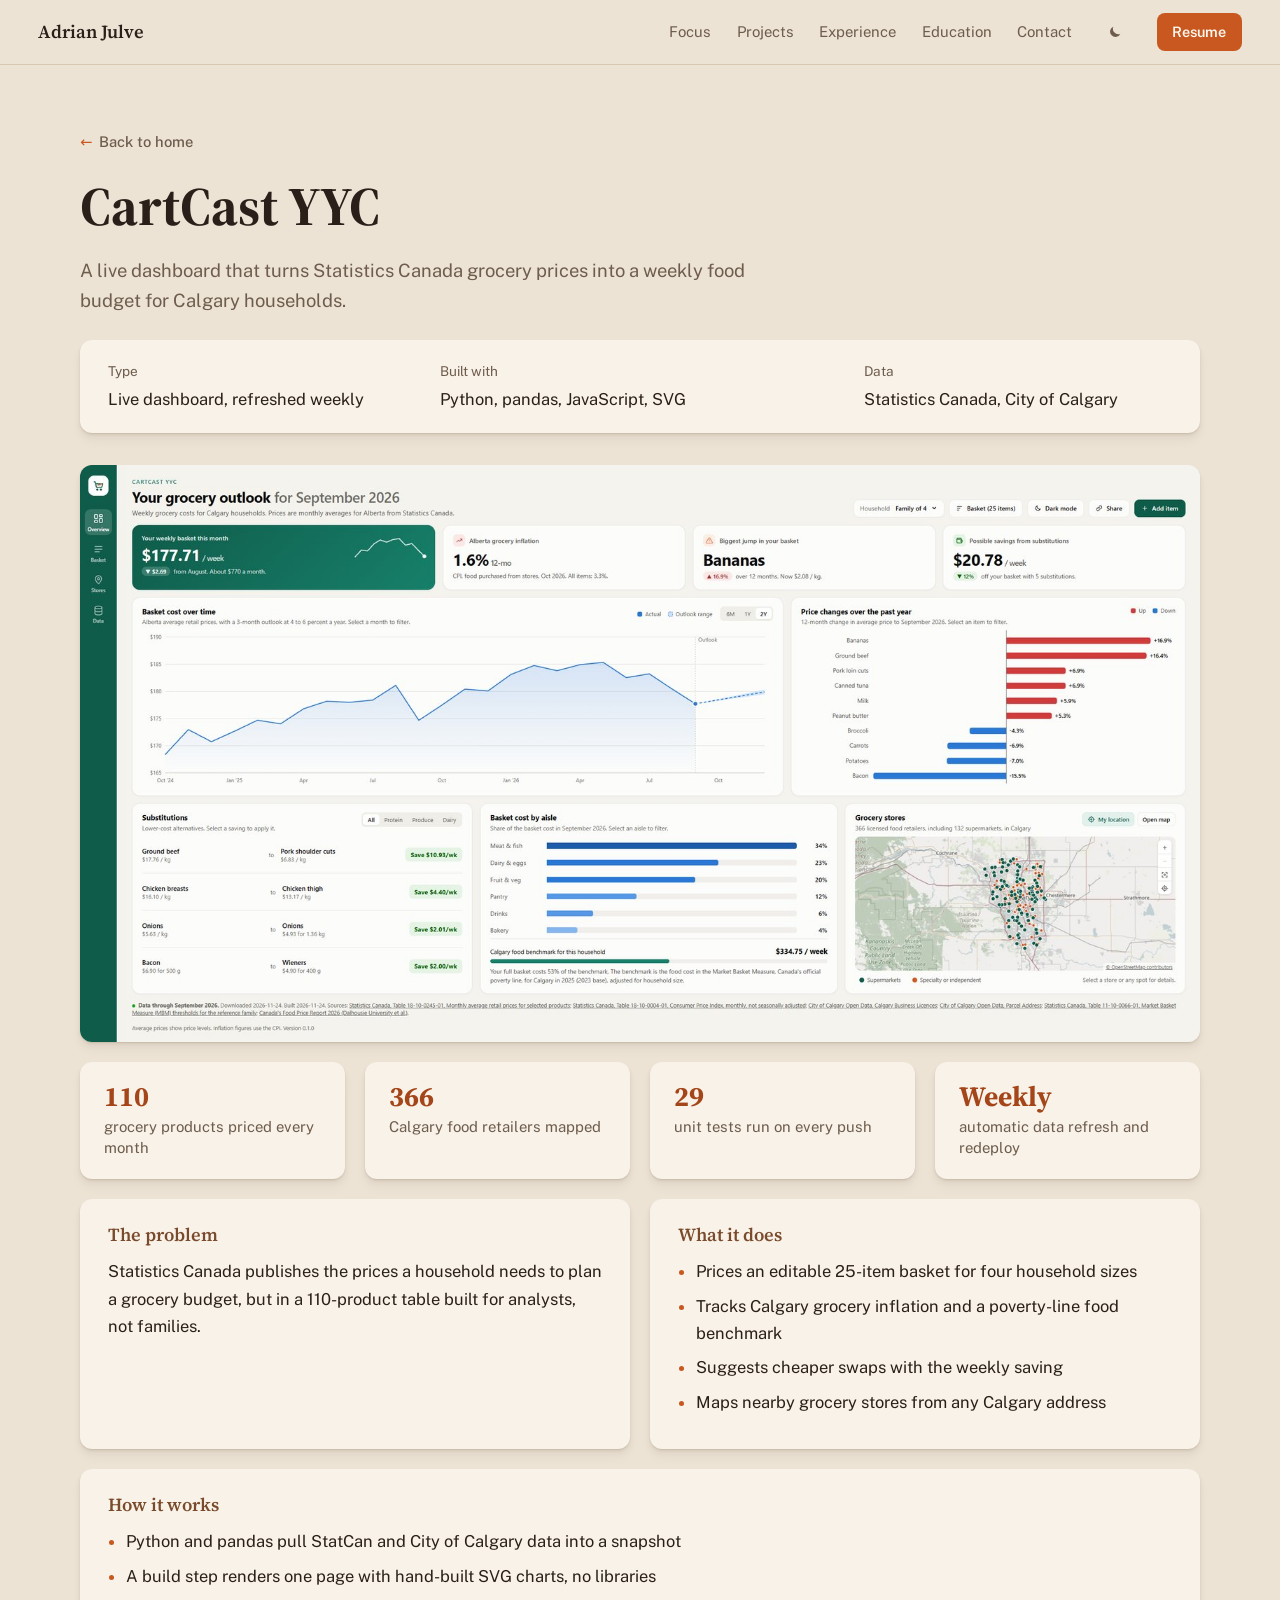
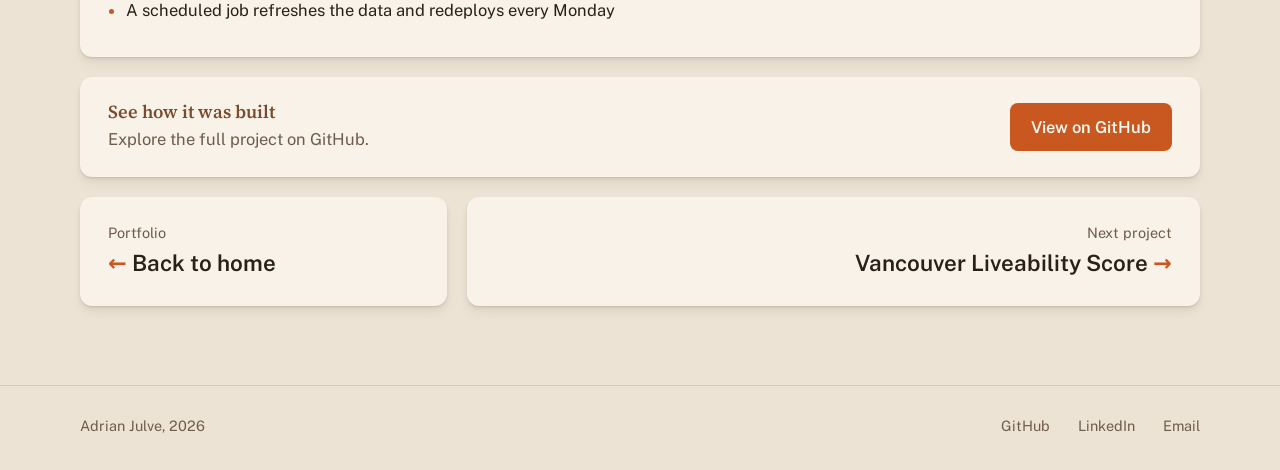
==== commit 283b7456: "Match CartCast screenshots, add home navigation and update tool lists" ====
--- a/cartcast-yyc.html
+++ b/cartcast-yyc.html
@@ -43,7 +43,7 @@
       <p class="lead">A live dashboard that turns Statistics Canada grocery prices into a weekly food budget for Calgary households.</p>
       <dl class="project-facts card">
         <div><dt>Type</dt><dd>Live dashboard, refreshed weekly</dd></div>
-        <div><dt>Built with</dt><dd>Python, pandas, JavaScript, SVG, GitHub Actions</dd></div>
+        <div><dt>Built with</dt><dd>Python, pandas, JavaScript, SVG</dd></div>
         <div><dt>Data</dt><dd>Statistics Canada, City of Calgary</dd></div>
       </dl>
     </section>
@@ -83,7 +83,7 @@
       <ul>
         <li>Python and pandas pull StatCan and City of Calgary data into a snapshot</li>
         <li>A build step renders one page with hand-built SVG charts, no libraries</li>
-        <li>GitHub Actions refreshes the data and redeploys every Monday</li>
+        <li>A scheduled job refreshes the data and redeploys every Monday</li>
       </ul>
       </section>
     </div>
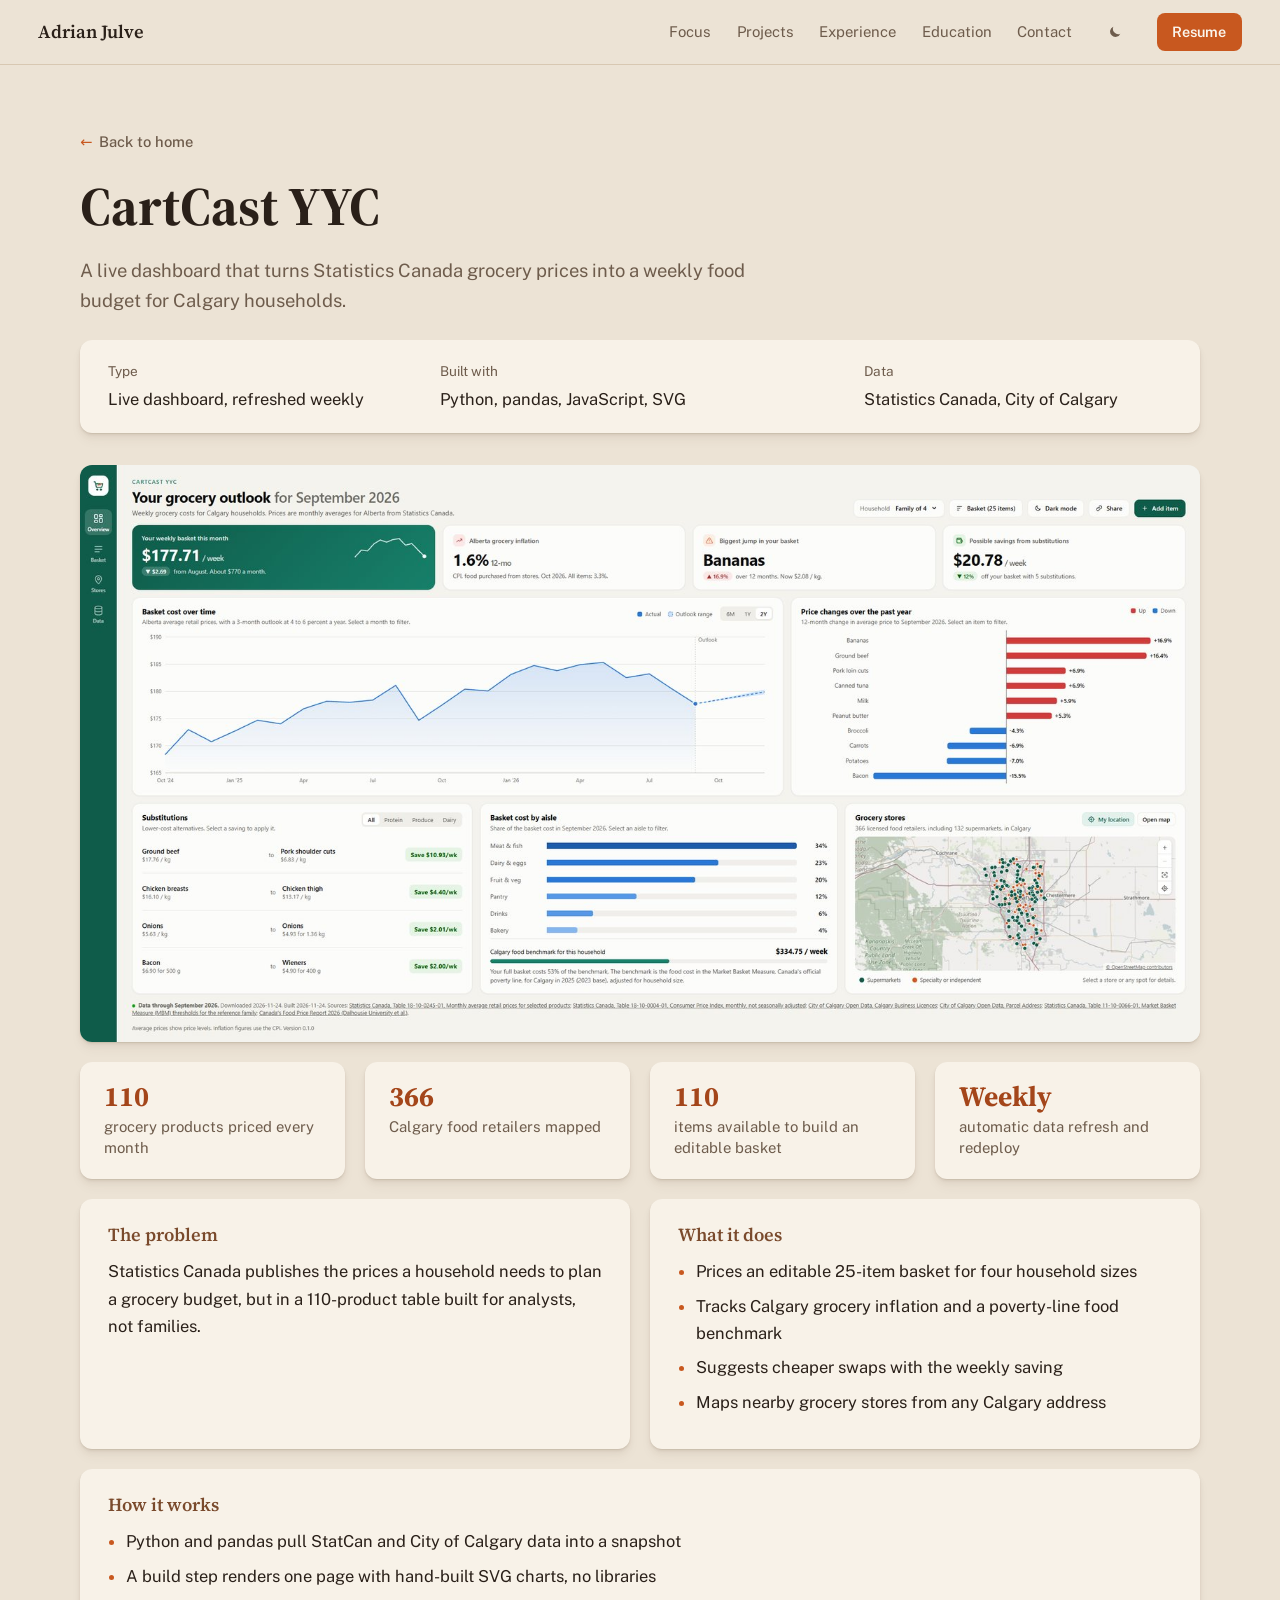
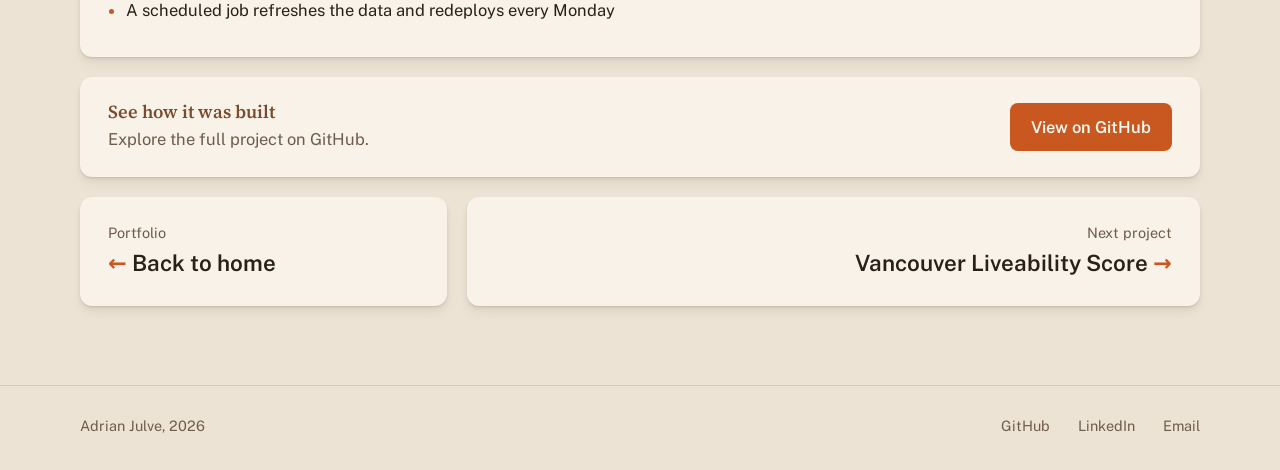
==== commit 295d964e: "Update CartCast basket fact card" ====
--- a/cartcast-yyc.html
+++ b/cartcast-yyc.html
@@ -58,7 +58,7 @@
       <div class="stats-row">
         <div class="stat card"><div class="figure-num">110</div><p class="figure-label">grocery products priced every month</p></div>
         <div class="stat card"><div class="figure-num">366</div><p class="figure-label">Calgary food retailers mapped</p></div>
-        <div class="stat card"><div class="figure-num">29</div><p class="figure-label">unit tests run on every push</p></div>
+        <div class="stat card"><div class="figure-num">110</div><p class="figure-label">items available to build an editable basket</p></div>
         <div class="stat card"><div class="figure-num">Weekly</div><p class="figure-label">automatic data refresh and redeploy</p></div>
       </div>
     </div>
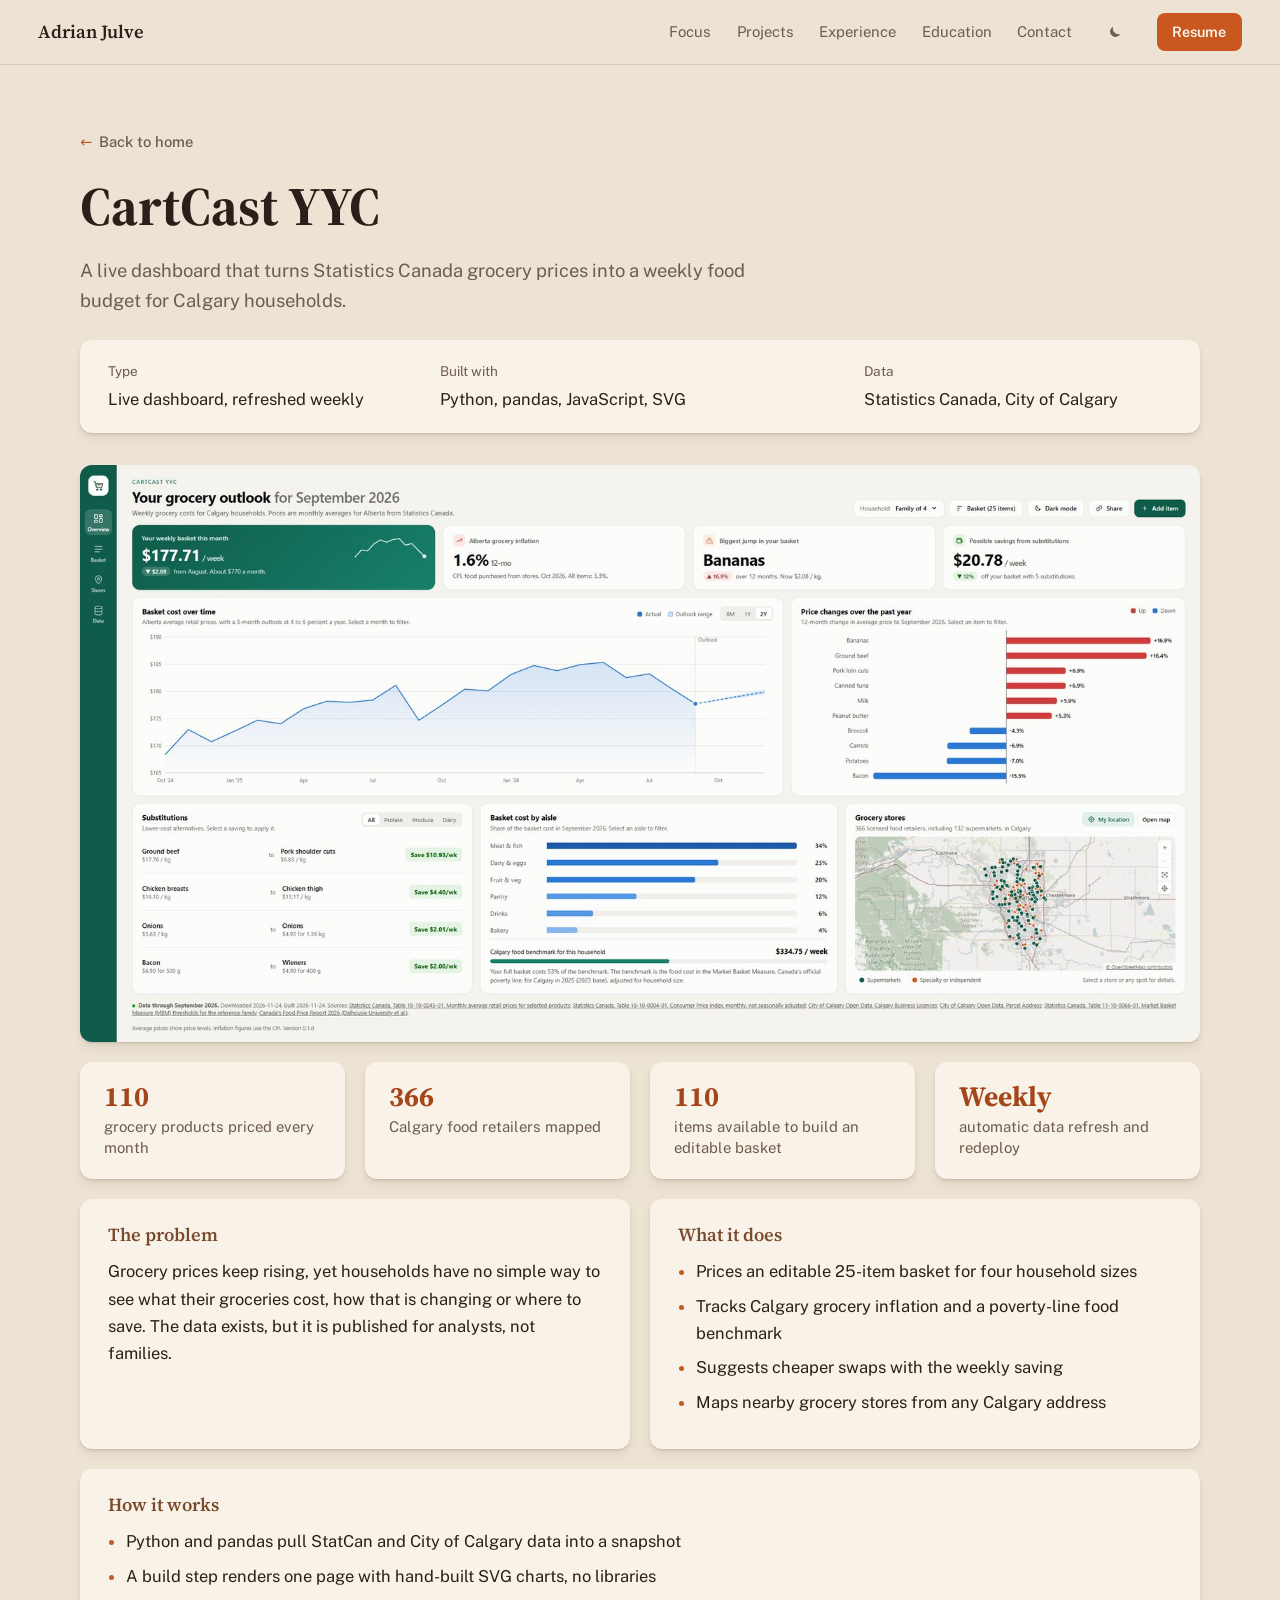
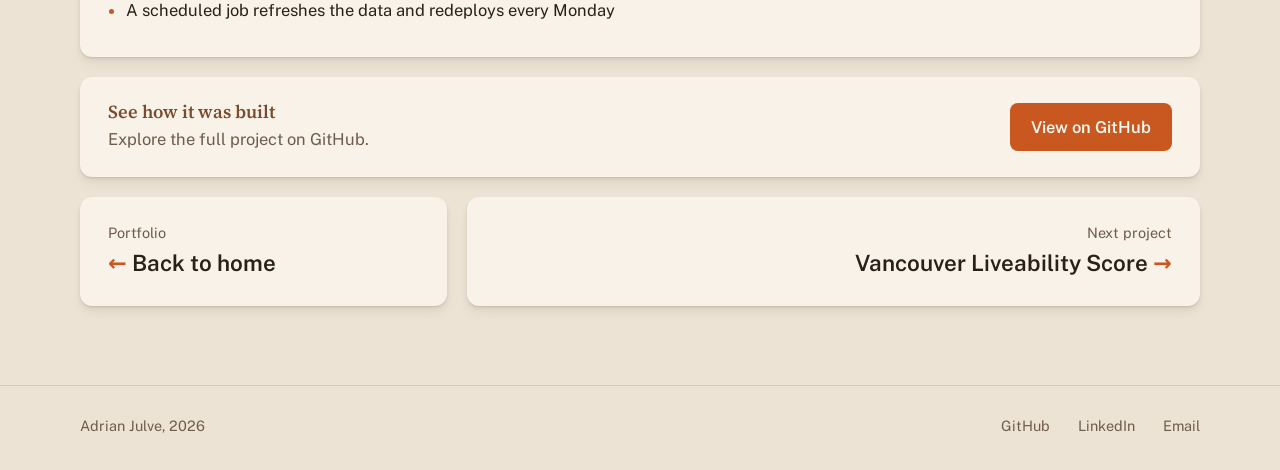
==== commit 3b429acb: "Update CartCast problem and fact card" ====
--- a/cartcast-yyc.html
+++ b/cartcast-yyc.html
@@ -67,7 +67,7 @@
     <div class="article">
       <section class="panel">
       <h2>The problem</h2>
-      <p>Statistics Canada publishes the prices a household needs to plan a grocery budget, but in a 110-product table built for analysts, not families.</p>
+      <p>Grocery prices keep rising, yet households have no simple way to see what their groceries cost, how that is changing or where to save. The data exists, but it is published for analysts, not families.</p>
       </section>
       <section class="panel">
       <h2>What it does</h2>
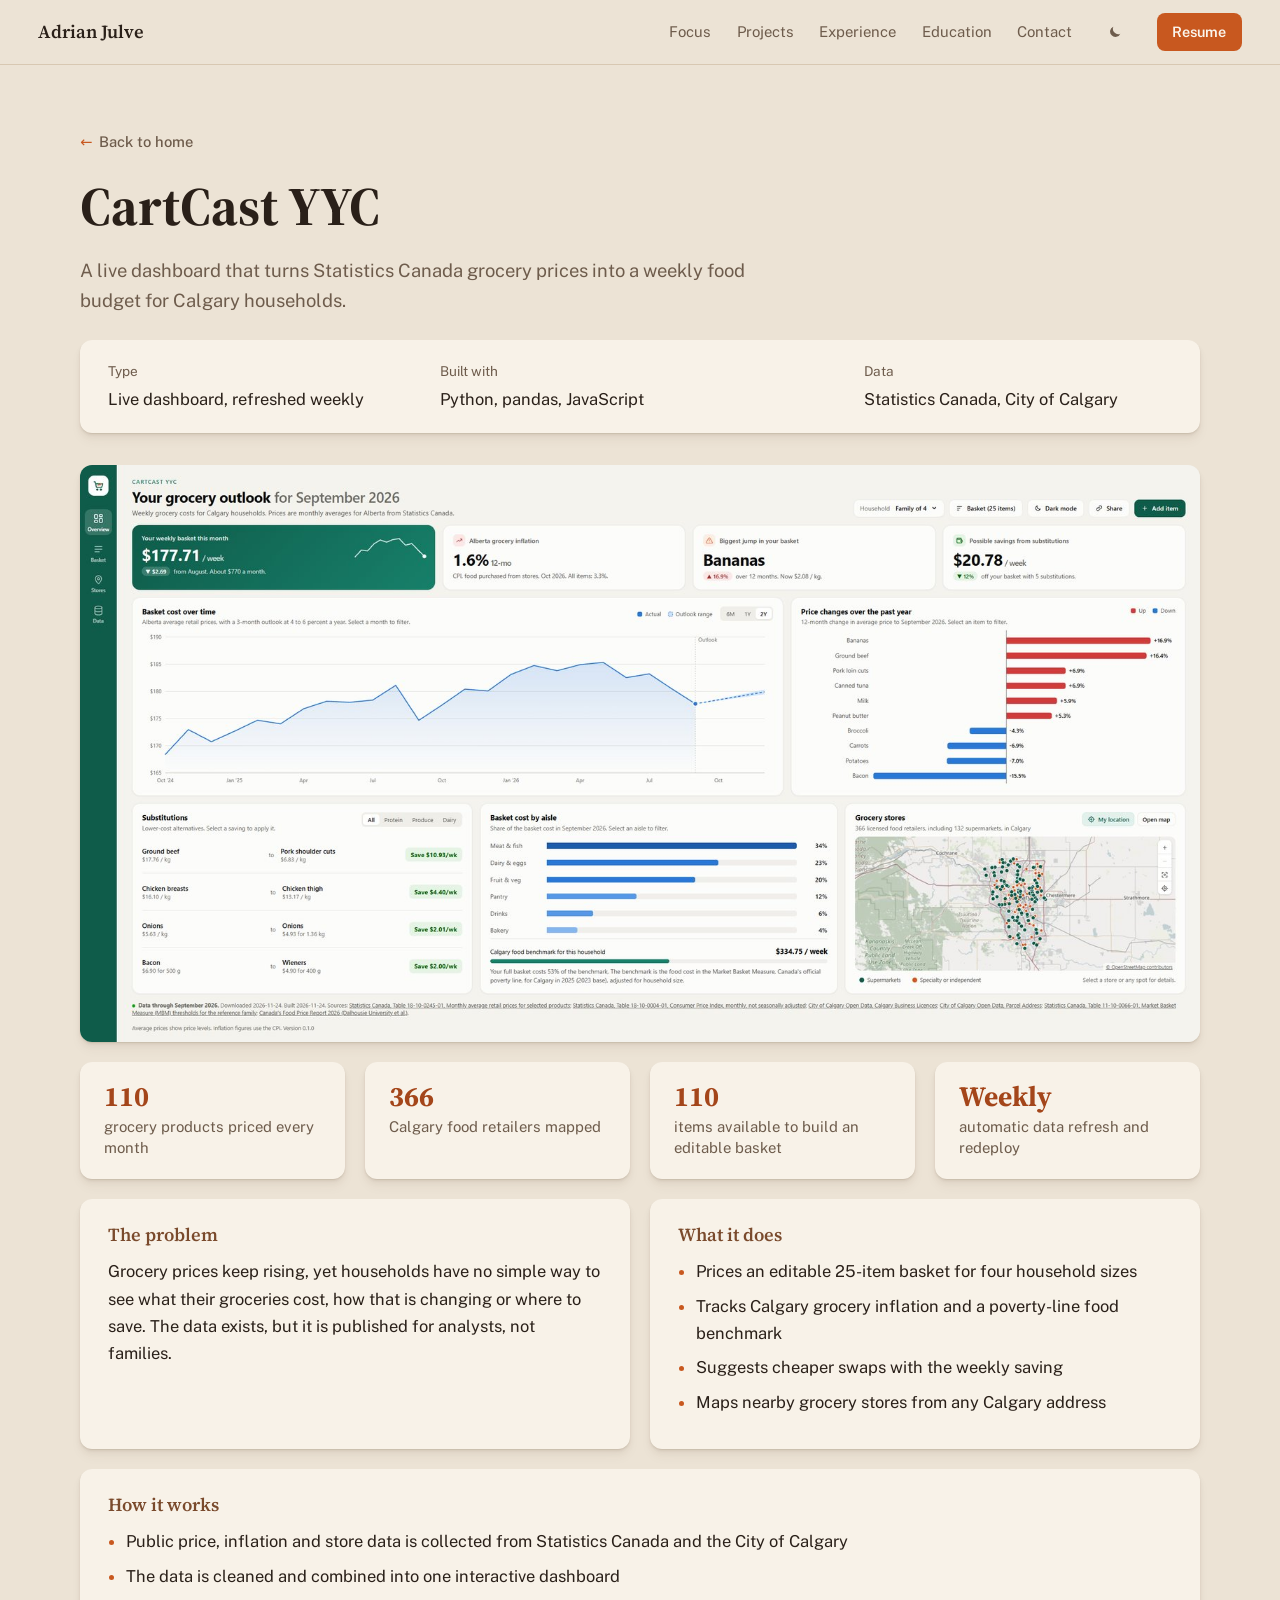
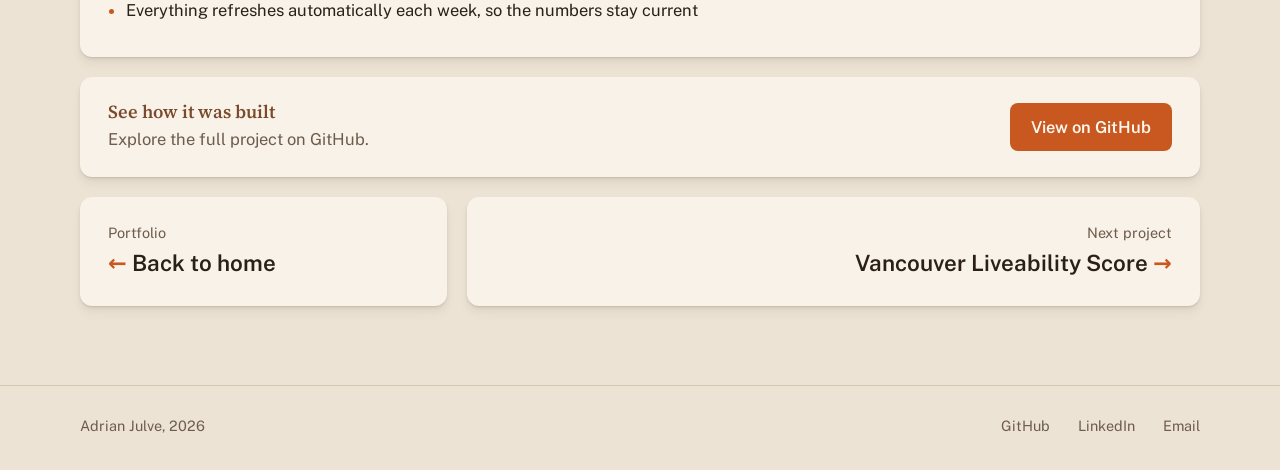
==== commit 221f2a4a: "Simplify CartCast page copy" ====
--- a/cartcast-yyc.html
+++ b/cartcast-yyc.html
@@ -43,7 +43,7 @@
       <p class="lead">A live dashboard that turns Statistics Canada grocery prices into a weekly food budget for Calgary households.</p>
       <dl class="project-facts card">
         <div><dt>Type</dt><dd>Live dashboard, refreshed weekly</dd></div>
-        <div><dt>Built with</dt><dd>Python, pandas, JavaScript, SVG</dd></div>
+        <div><dt>Built with</dt><dd>Python, pandas, JavaScript</dd></div>
         <div><dt>Data</dt><dd>Statistics Canada, City of Calgary</dd></div>
       </dl>
     </section>
@@ -81,9 +81,9 @@
       <section class="panel">
       <h2>How it works</h2>
       <ul>
-        <li>Python and pandas pull StatCan and City of Calgary data into a snapshot</li>
-        <li>A build step renders one page with hand-built SVG charts, no libraries</li>
-        <li>A scheduled job refreshes the data and redeploys every Monday</li>
+        <li>Public price, inflation and store data is collected from Statistics Canada and the City of Calgary</li>
+        <li>The data is cleaned and combined into one interactive dashboard</li>
+        <li>Everything refreshes automatically each week, so the numbers stay current</li>
       </ul>
       </section>
     </div>
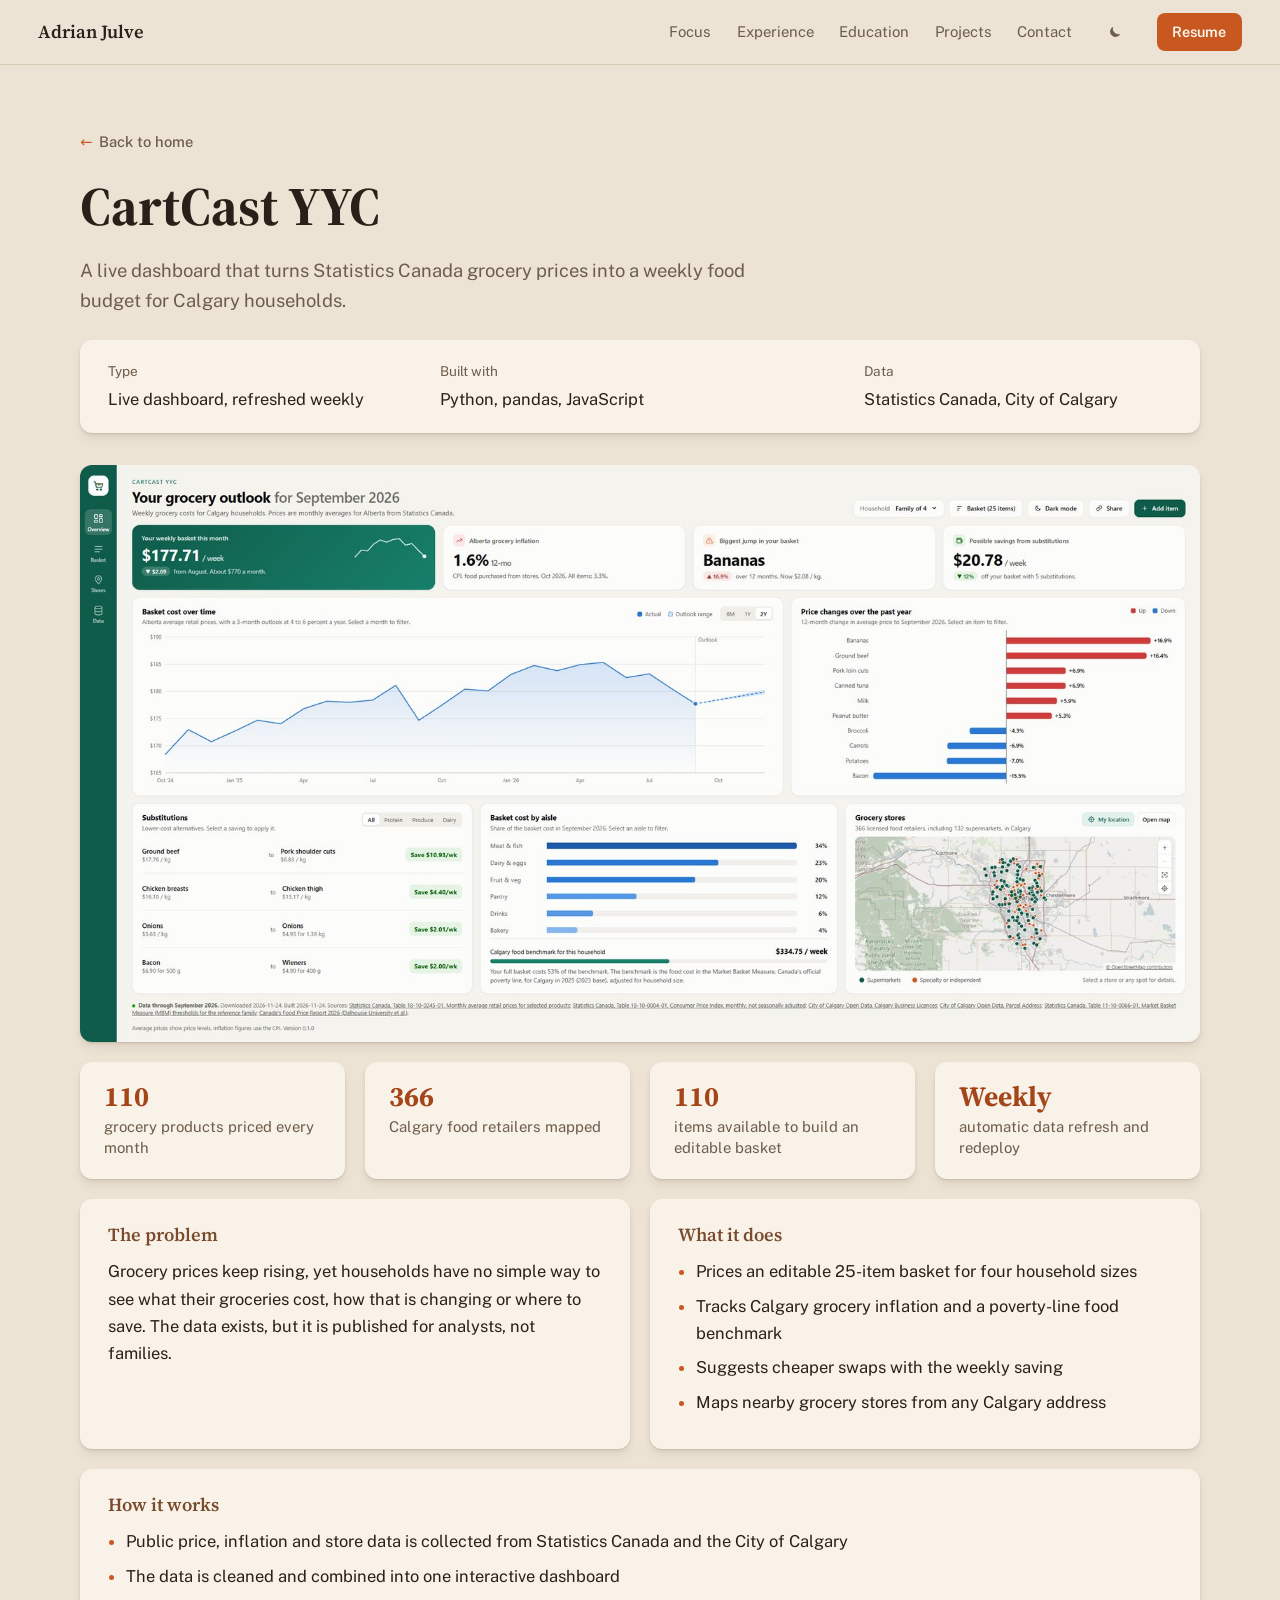
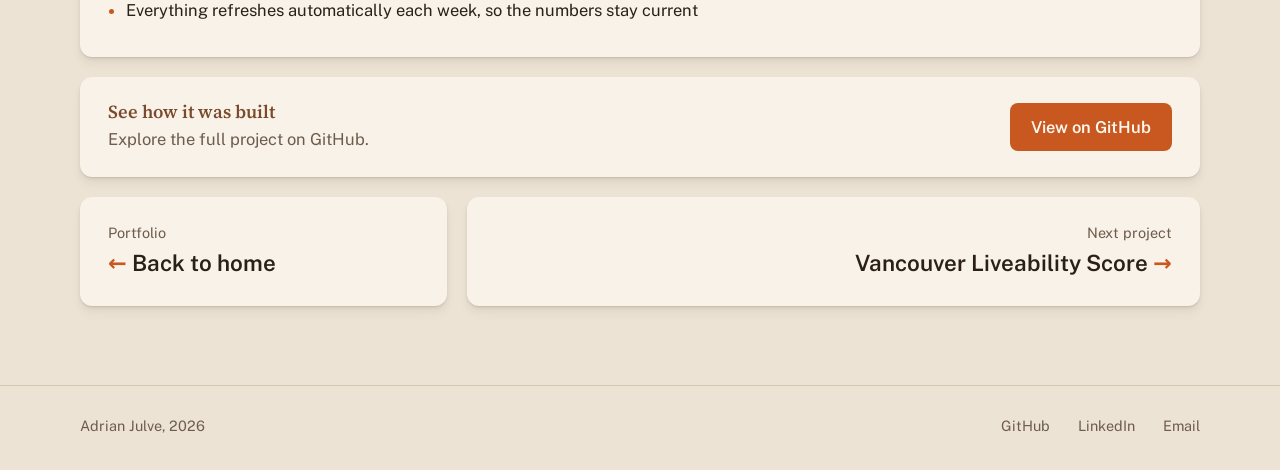
==== commit 483ab617: "Move experience and education above projects" ====
--- a/cartcast-yyc.html
+++ b/cartcast-yyc.html
@@ -23,9 +23,9 @@
       <a class="nav-name" href="./">Adrian Julve</a>
       <nav class="nav-links">
         <a class="nav-section" href="./#focus">Focus</a>
-        <a href="./#projects">Projects</a>
         <a href="./#experience">Experience</a>
         <a class="nav-section" href="./#education">Education</a>
+        <a href="./#projects">Projects</a>
         <a class="nav-section" href="./#contact">Contact</a>
         <button class="theme-toggle" type="button" aria-label="Switch colour mode">
           <svg class="icon-moon" viewBox="0 0 24 24" width="16" height="16" aria-hidden="true"><path d="M20 14.5A8 8 0 0 1 9.5 4a8 8 0 1 0 10.5 10.5z" fill="currentColor"/></svg>
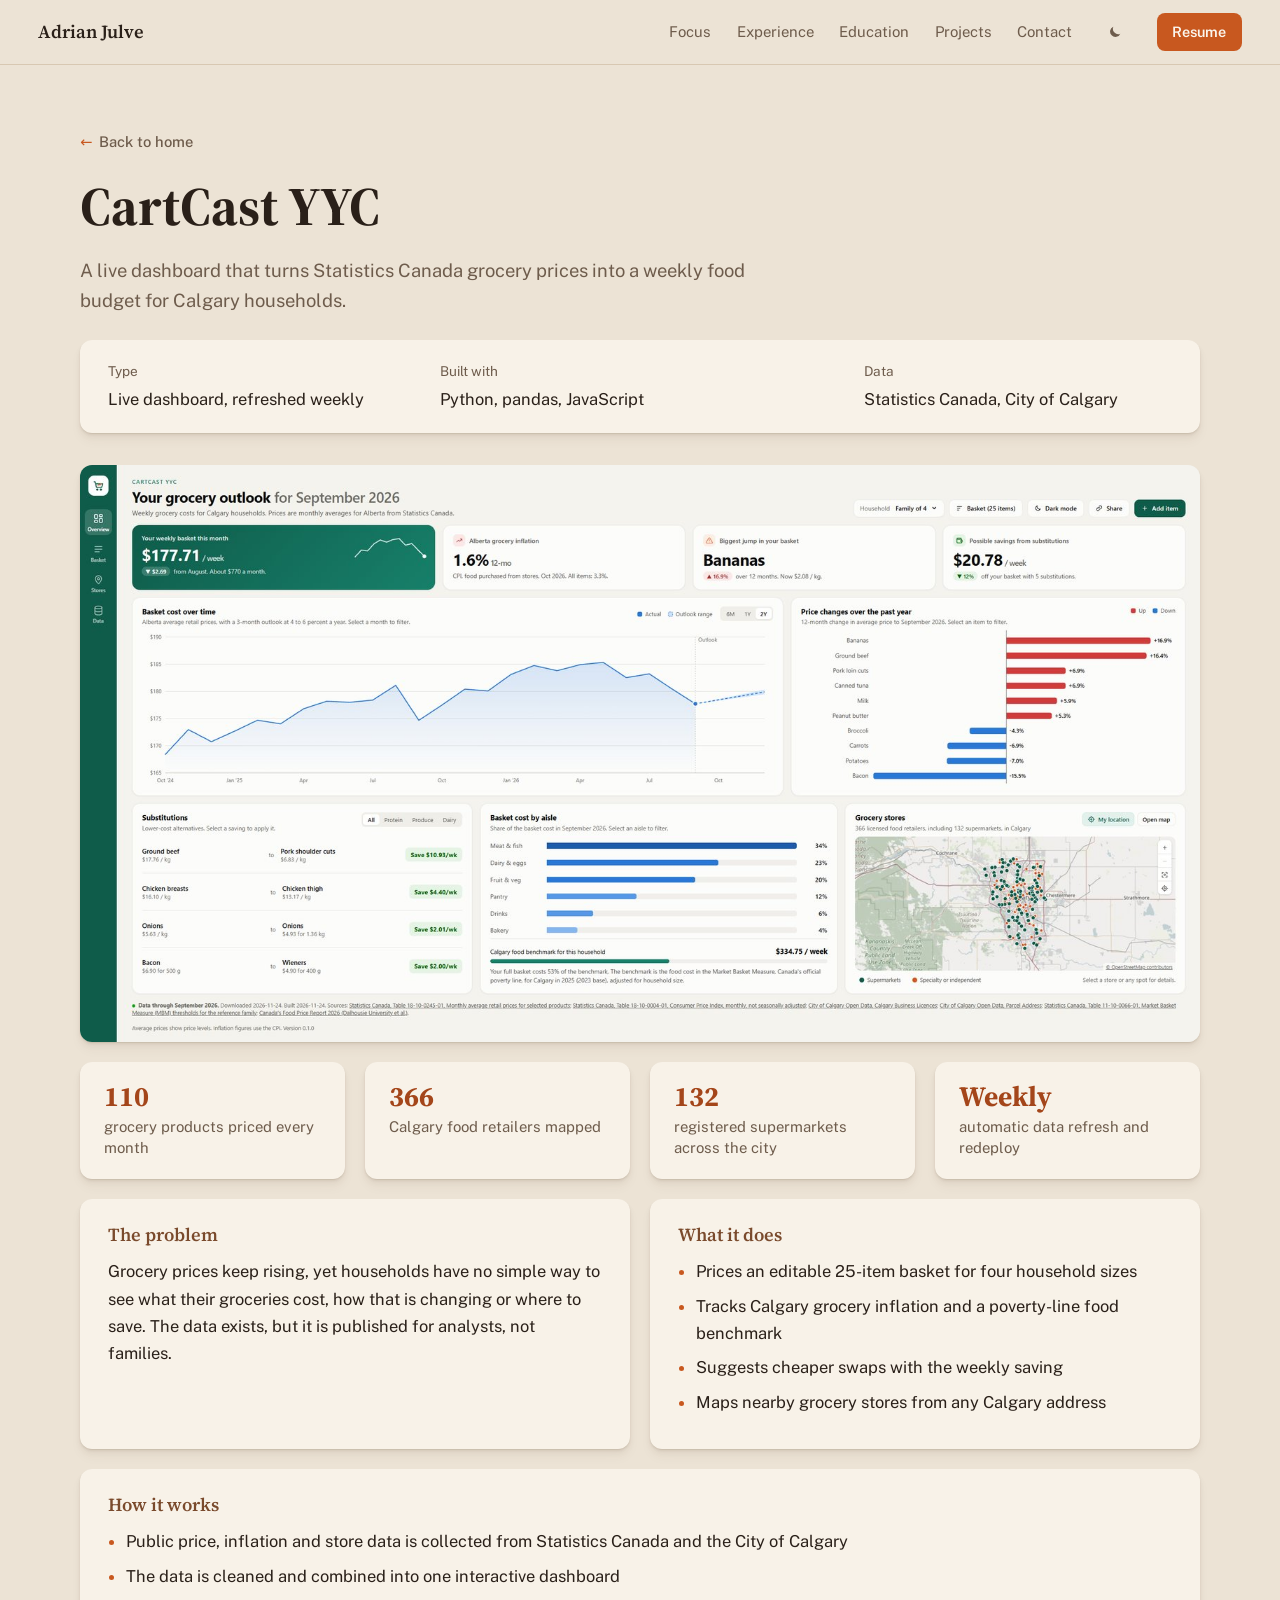
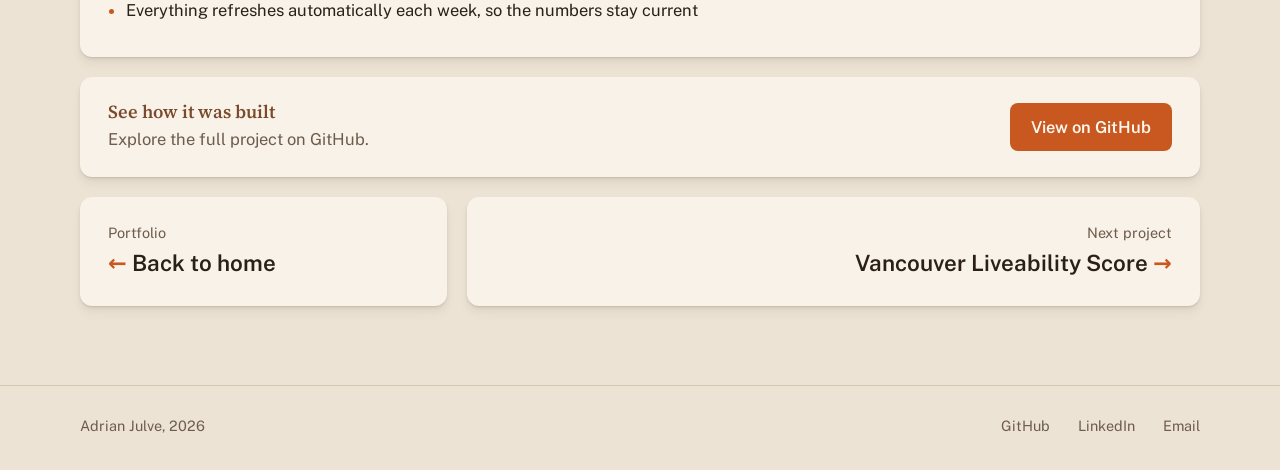
==== commit ed429d81: "Update project fact cards and scoring notes" ====
--- a/cartcast-yyc.html
+++ b/cartcast-yyc.html
@@ -58,7 +58,7 @@
       <div class="stats-row">
         <div class="stat card"><div class="figure-num">110</div><p class="figure-label">grocery products priced every month</p></div>
         <div class="stat card"><div class="figure-num">366</div><p class="figure-label">Calgary food retailers mapped</p></div>
-        <div class="stat card"><div class="figure-num">110</div><p class="figure-label">items available to build an editable basket</p></div>
+        <div class="stat card"><div class="figure-num">132</div><p class="figure-label">registered supermarkets across the city</p></div>
         <div class="stat card"><div class="figure-num">Weekly</div><p class="figure-label">automatic data refresh and redeploy</p></div>
       </div>
     </div>
